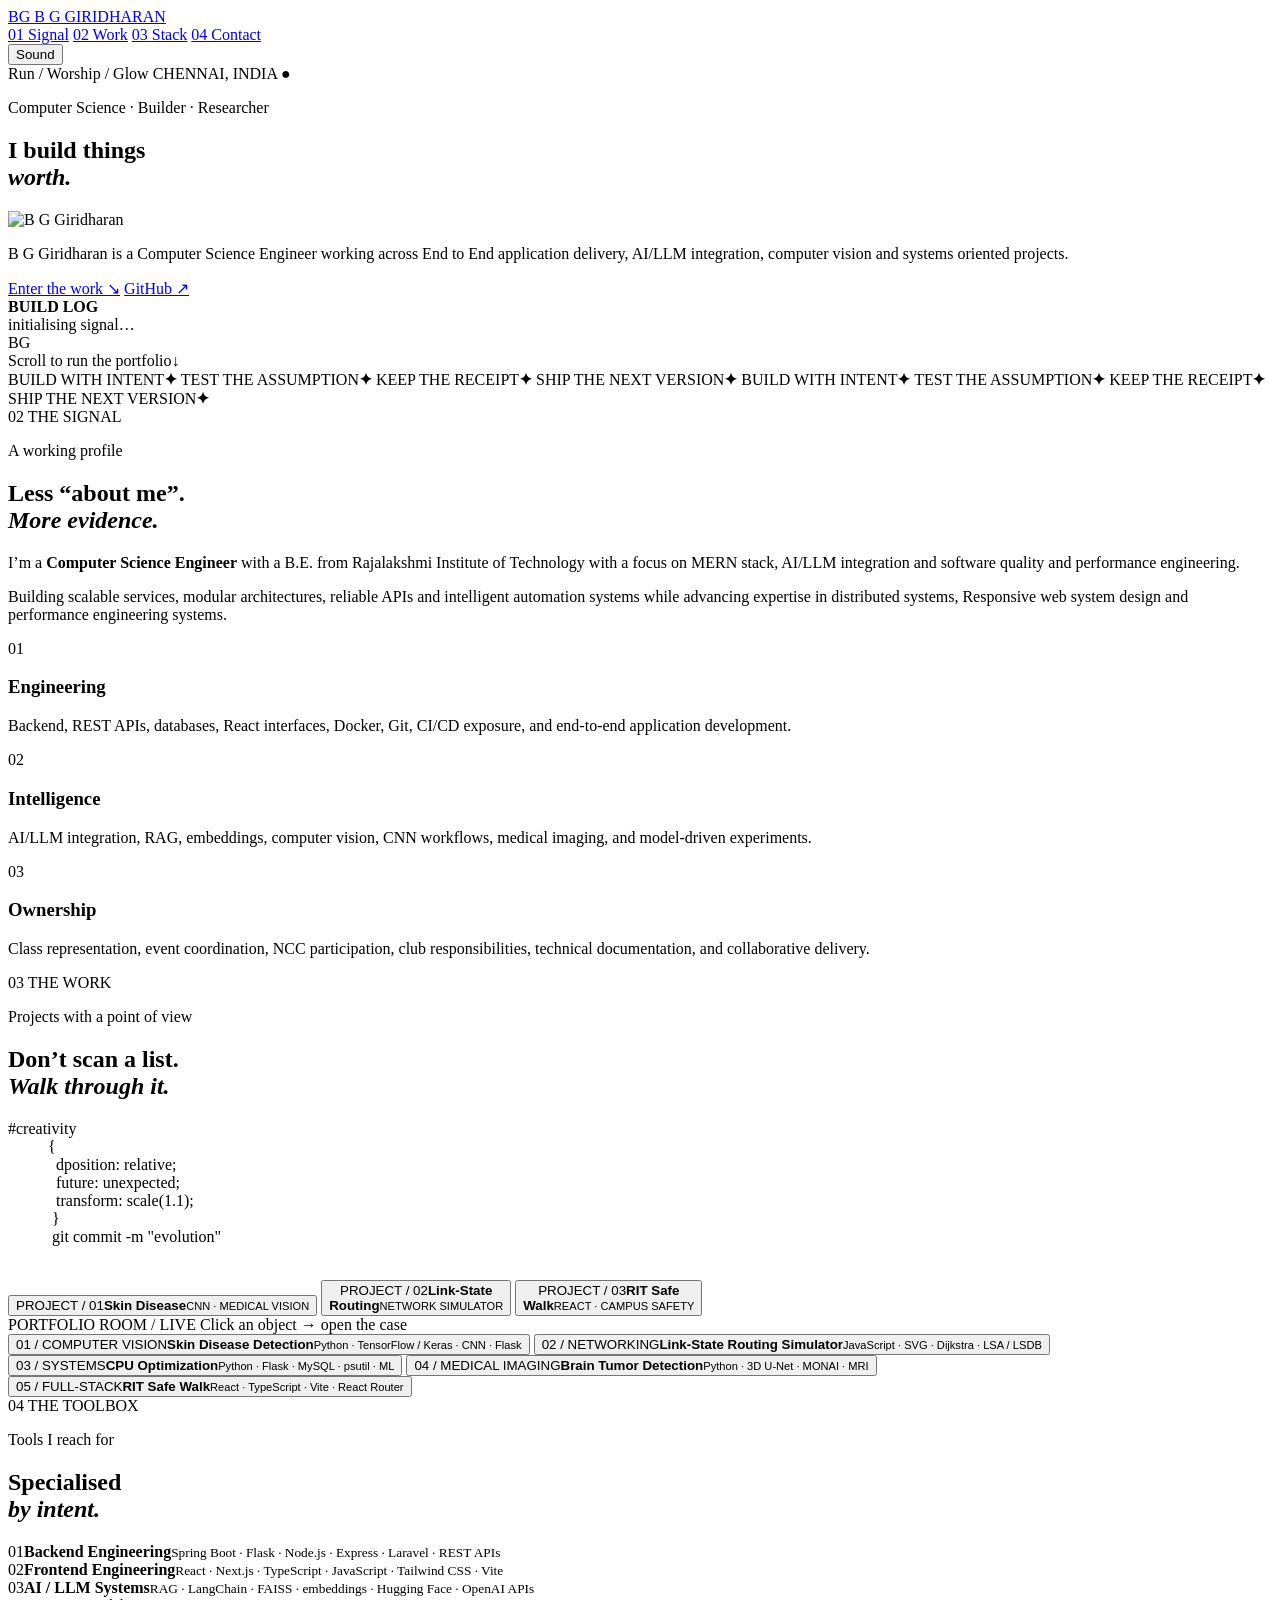
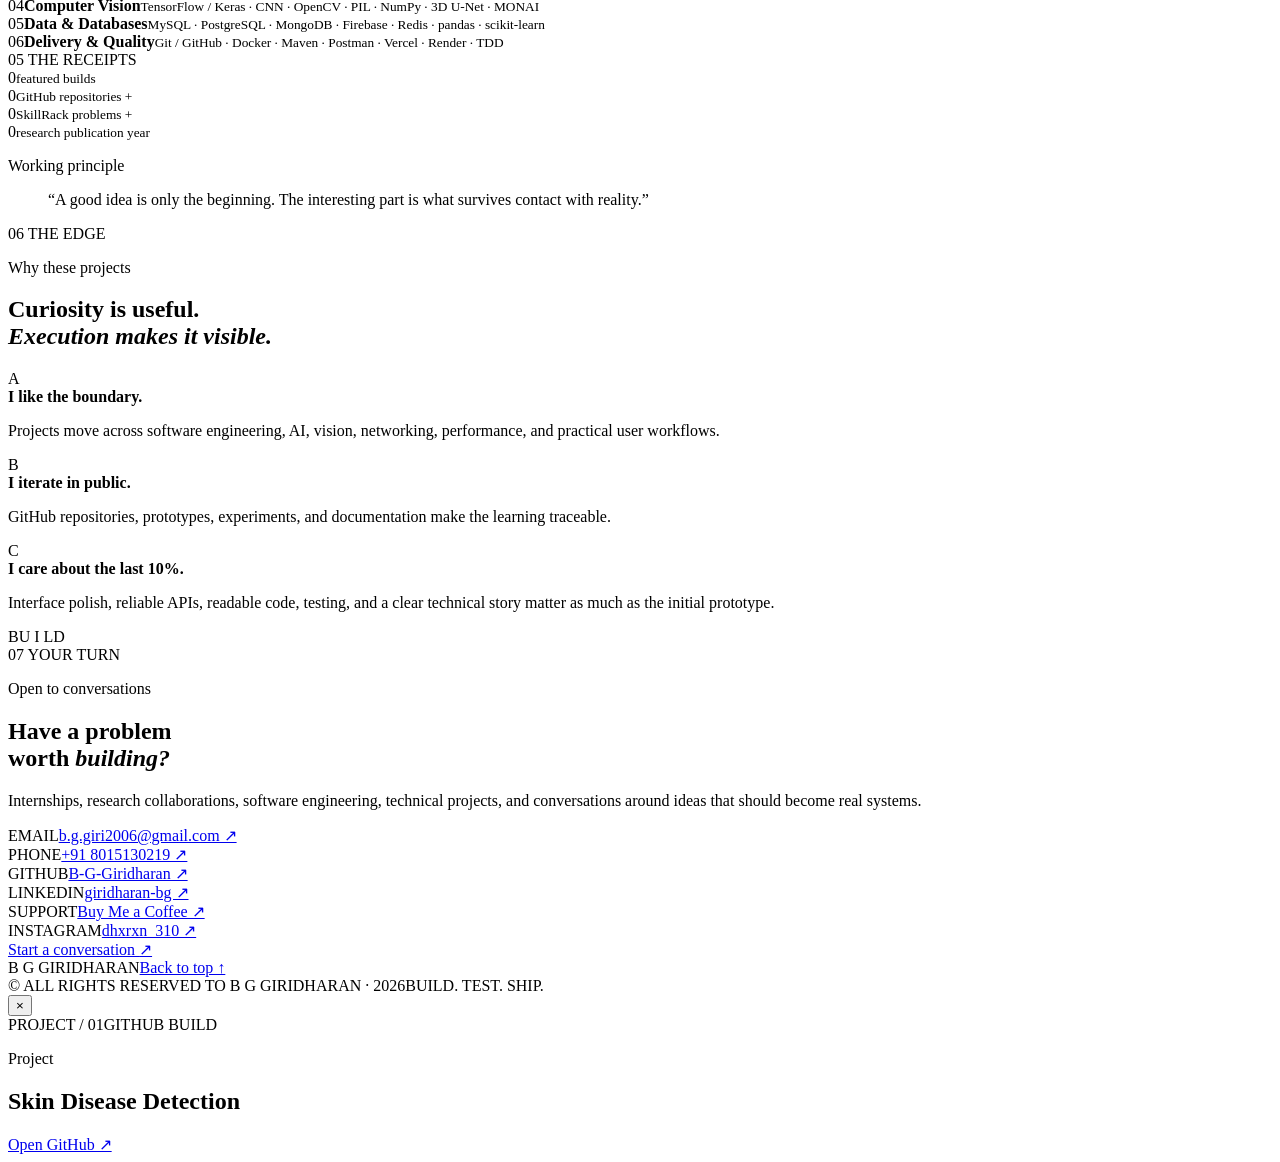
==== public/index.html @ 12c5920b "feat: initial commit for portfolio" ====
<!doctype html>
<html lang="en">
<head>
  <meta charset="utf-8">
  <meta name="viewport" content="width=device-width, initial-scale=1">
  <meta name="theme-color" content="#0a0a0a">
  <meta name="description" content="B G Giridharan — Computer Science and Engineering student, backend and full-stack engineer, AI/LLM builder and systems enthusiast.">
  <title>B G Giridharan — Build. Test. Ship.</title>
  <link rel="preconnect" href="https://fonts.googleapis.com">
  <link rel="preconnect" href="https://fonts.gstatic.com" crossorigin>
  <link href="https://fonts.googleapis.com/css2?family=DM+Mono:wght@400;500&family=Inter:wght@400;500;600;700;800;900&display=swap" rel="stylesheet">
  <link rel="stylesheet" href="/styles.css">
</head>
<body>
  <div class="noise" aria-hidden="true"></div>
  <div class="cursor-glow" aria-hidden="true"></div>
  <div class="progress"><span id="progressBar"></span></div>

  <header class="site-header" id="top">
    <a class="brand" href="#top" aria-label="Back to top">
      <span class="brand-mark">BG</span>
      <span class="brand-text">B G GIRIDHARAN</span>
    </a>
    <nav class="main-nav" aria-label="Primary">
      <a href="#signal"><span>01</span> Signal</a>
      <a href="#work"><span>02</span> Work</a>
      <a href="#stack"><span>03</span> Stack</a>
      <a href="#contact"><span>04</span> Contact</a>
    </nav>
    <button class="sound-toggle" id="soundToggle" type="button" aria-pressed="false"><i></i><span>Sound</span></button>
  </header>

  <main>
    <section class="hero section-dark" id="hero">
      <div class="hero-meta mono">
        <span>Run / Worship / Glow </span>
        <span>CHENNAI, INDIA <b>●</b></span>
      </div>
      <div class="hero-grid"></div>
      <div class="hero-copy">
        <p class="eyebrow reveal">Computer Science · Builder · Researcher</p>
        <h1 class="reveal hero-title">I build things<br><em>worth.</em></h1>
        <img class="hero-photo" id="heroPhoto" alt="B G Giridharan" aria-label="B G Giridharan">
        <p class="hero-deck reveal">B G Giridharan is a Computer Science Engineer working across End to End application delivery, AI/LLM integration, computer vision and systems oriented projects.</p>
        <div class="hero-actions reveal">
          <a class="btn btn-accent magnetic" href="#work">Enter the work <span>↘</span></a>
          <a class="text-link" href="https://github.com/B-G-Giridharan" target="_blank" rel="noreferrer">GitHub ↗</a>
        </div>
      </div>

      <div class="hero-orbit" aria-hidden="true">
        <div class="orbit orbit-1"></div>
        <div class="orbit orbit-2"></div>
        <div class="orbital-note mono"><b>BUILD LOG</b><br><span id="buildLog">initialising signal…</span></div>
        <div class="center-chip">BG</div>
      </div>

      <div class="hero-bottom mono"><span>Scroll to run the portfolio</span><span class="scroll-arrow">↓</span></div>
    </section>

    <section class="ticker-section" aria-label="Principles">
      <div class="ticker">
        <div class="ticker-track">
          <span>BUILD WITH INTENT</span><b>✦</b>
          <span>TEST THE ASSUMPTION</span><b>✦</b>
          <span>KEEP THE RECEIPT</span><b>✦</b>
          <span>SHIP THE NEXT VERSION</span><b>✦</b>
          <span>BUILD WITH INTENT</span><b>✦</b>
          <span>TEST THE ASSUMPTION</span><b>✦</b>
          <span>KEEP THE RECEIPT</span><b>✦</b>
          <span>SHIP THE NEXT VERSION</span><b>✦</b>
        </div>
      </div>
    </section>

    <section class="section light section-pad" id="signal">
      <div class="section-kicker mono"><span>02</span> THE SIGNAL</div>
      <div class="two-col">
        <div>
          <p class="eyebrow">A working profile</p>
          <h2 class="display reveal">Less “about me”.<br><em>More evidence.</em></h2>
        </div>
        <div class="body-large reveal">
          <p>I’m a <strong>Computer Science Engineer</strong> with a B.E. from Rajalakshmi Institute of Technology with a focus on MERN stack, AI/LLM integration and software quality and performance engineering.</p>
          <p>Building scalable services, modular architectures, reliable APIs and intelligent automation systems while advancing expertise in distributed systems, Responsive web system design and performance engineering systems.</p>
        </div>
      </div>

      <div class="proof-grid">
        <article class="proof-card reveal"><span class="proof-no mono">01</span><h3>Engineering</h3><p>Backend, REST APIs, databases, React interfaces, Docker, Git, CI/CD exposure, and end-to-end application development.</p></article>
        <article class="proof-card reveal"><span class="proof-no mono">02</span><h3>Intelligence</h3><p>AI/LLM integration, RAG, embeddings, computer vision, CNN workflows, medical imaging, and model-driven experiments.</p></article>
        <article class="proof-card reveal"><span class="proof-no mono">03</span><h3>Ownership</h3><p>Class representation, event coordination, NCC participation, club responsibilities, technical documentation, and collaborative delivery.</p></article>
      </div>
    </section>

    <section class="section dark section-pad" id="work">
      <div class="section-kicker mono light-text"><span>03</span> THE WORK</div>
      <div class="work-head">
        <div>
          <p class="eyebrow">Projects with a point of view</p>
          <h2 class="display display-inverse reveal">Don’t scan a list.<br><em>Walk through it.</em></h2>
        </div>
        <p class="section-intro reveal" style="white-space: pre-wrap;">#creativity 
          { 
            dposition: relative;
            future: unexpected;
            transform: scale(1.1);
           }
           git commit -m "evolution"
        </p>
        </div>

      <div class="room-shell reveal">
        <div class="room-stage" id="roomStage">
          <div class="room-floor"></div>
          <div class="room-wall wall-back"></div>
          <div class="room-wall wall-side"></div>
          <div class="room-light"></div>

          <button class="room-object obj-1 project-object" data-project="skin" aria-label="Open Skin Disease Detection project">
            <span class="object-label mono">PROJECT / 01</span><strong>Skin Disease</strong><small>CNN · MEDICAL VISION</small>
          </button>

          <button class="room-object obj-2 project-object" data-project="routing" aria-label="Open Link-State Routing Simulator project">
            <span class="object-label mono">PROJECT / 02</span><strong>Link-State<br>Routing</strong><small>NETWORK SIMULATOR</small>
          </button>

          <button class="room-object obj-3 project-object" data-project="safe" aria-label="Open RIT Safe Walk project">
            <span class="object-label mono">PROJECT / 03</span><strong>RIT Safe<br>Walk</strong><small>REACT · CAMPUS SAFETY</small>
          </button>

          <div class="room-console">
            <span class="mono">PORTFOLIO ROOM / LIVE</span>
            <span>Click an object → open the case</span>
          </div>
        </div>
      </div>

      <div class="project-dock">
        <button class="dock-card project-object" data-project="skin"><span class="mono">01 / COMPUTER VISION</span><strong>Skin Disease Detection</strong><small>Python · TensorFlow / Keras · CNN · Flask</small></button>
        <button class="dock-card project-object" data-project="routing"><span class="mono">02 / NETWORKING</span><strong>Link-State Routing Simulator</strong><small>JavaScript · SVG · Dijkstra · LSA / LSDB</small></button>
        <button class="dock-card project-object" data-project="cpu"><span class="mono">03 / SYSTEMS</span><strong>CPU Optimization</strong><small>Python · Flask · MySQL · psutil · ML</small></button>
        <button class="dock-card project-object" data-project="brain"><span class="mono">04 / MEDICAL IMAGING</span><strong>Brain Tumor Detection</strong><small>Python · 3D U-Net · MONAI · MRI</small></button>
        <button class="dock-card project-object" data-project="safe"><span class="mono">05 / FULL-STACK</span><strong>RIT Safe Walk</strong><small>React · TypeScript · Vite · React Router</small></button>
      </div>
    </section>

    <section class="section lime-section section-pad" id="stack">
      <div class="section-kicker mono"><span>04</span> THE TOOLBOX</div>
      <div class="stack-layout">
        <div><p class="eyebrow">Tools I reach for</p><h2 class="display reveal">Specialised<br><em>by intent.</em></h2></div>
        <div class="stack-list reveal">
          <div><span class="mono">01</span><strong>Backend Engineering</strong><small>Spring Boot · Flask · Node.js · Express · Laravel · REST APIs</small></div>
          <div><span class="mono">02</span><strong>Frontend Engineering</strong><small>React · Next.js · TypeScript · JavaScript · Tailwind CSS · Vite</small></div>
          <div><span class="mono">03</span><strong>AI / LLM Systems</strong><small>RAG · LangChain · FAISS · embeddings · Hugging Face · OpenAI APIs</small></div>
          <div><span class="mono">04</span><strong>Computer Vision</strong><small>TensorFlow / Keras · CNN · OpenCV · PIL · NumPy · 3D U-Net · MONAI</small></div>
          <div><span class="mono">05</span><strong>Data & Databases</strong><small>MySQL · PostgreSQL · MongoDB · Firebase · Redis · pandas · scikit-learn</small></div>
          <div><span class="mono">06</span><strong>Delivery & Quality</strong><small>Git / GitHub · Docker · Maven · Postman · Vercel · Render · TDD</small></div>
        </div>
      </div>
    </section>

    <section class="section light section-pad impact">
      <div class="section-kicker mono"><span>05</span> THE RECEIPTS</div>
      <div class="stats-row">
        <div class="stat reveal"><span class="stat-number" data-target="10">0</span><small>featured builds</small></div>
        <div class="stat reveal"><span class="stat-number" data-target="26">0</span><small>GitHub repositories +</small></div>
        <div class="stat reveal"><span class="stat-number" data-target="1002">0</span><small>SkillRack problems +</small></div>
        <div class="stat reveal"><span class="stat-number" data-target="2026">0</span><small>research publication year</small></div>
      </div>

      <div class="manifesto reveal">
        <p class="eyebrow">Working principle</p>
        <blockquote>“A good idea is only the beginning. The interesting part is what survives contact with reality.”</blockquote>
      </div>
    </section>

    <section class="section dark section-pad edge-section">
      <div class="section-kicker mono light-text"><span>06</span> THE EDGE</div>
      <div class="edge-grid">
        <div class="edge-title"><p class="eyebrow">Why these projects</p><h2 class="display display-inverse reveal">Curiosity is useful.<br><em>Execution makes it visible.</em></h2></div>
        <div class="edge-points reveal">
          <div><span class="point-no mono">A</span><div><strong>I like the boundary.</strong><p>Projects move across software engineering, AI, vision, networking, performance, and practical user workflows.</p></div></div>
          <div><span class="point-no mono">B</span><div><strong>I iterate in public.</strong><p>GitHub repositories, prototypes, experiments, and documentation make the learning traceable.</p></div></div>
          <div><span class="point-no mono">C</span><div><strong>I care about the last 10%.</strong><p>Interface polish, reliable APIs, readable code, testing, and a clear technical story matter as much as the initial prototype.</p></div></div>
        </div>
      </div>
      <div class="giant-word" aria-hidden="true">BU I LD</div>
    </section>

    <section class="section contact-section section-pad" id="contact">
      <div class="section-kicker mono"><span>07</span> YOUR TURN</div>
      <div class="contact-grid">
        <div>
          <p class="eyebrow">Open to conversations</p>
          <h2 class="display reveal">Have a problem<br>worth <em>building?</em></h2>
          <p class="section-intro dark-copy reveal">Internships, research collaborations, software engineering, technical projects, and conversations around ideas that should become real systems.</p>
        </div>
        <div class="contact-card reveal">
          <div class="contact-row"><span class="mono">EMAIL</span><a href="mailto:b.g.giri2006@gmail.com">b.g.giri2006@gmail.com ↗</a></div>
          <div class="contact-row"><span class="mono">PHONE</span><a href="tel:+918015130219">+91 8015130219 ↗</a></div>
          <div class="contact-row"><span class="mono">GITHUB</span><a href="https://github.com/B-G-Giridharan" target="_blank" rel="noreferrer">B-G-Giridharan ↗</a></div>
          <div class="contact-row"><span class="mono">LINKEDIN</span><a href="https://www.linkedin.com/in/giridharan-bg/" target="_blank" rel="noreferrer">giridharan-bg ↗</a></div>
          <div class="contact-row"><span class="mono">SUPPORT</span><a href="https://buymeacoffee.com/giridharan_bg" target="_blank" rel="noreferrer">Buy Me a Coffee ↗</a></div>
          <div class="contact-row"><span class="mono">INSTAGRAM</span><a href="https://www.instagram.com/dhxrxn_310/" target="_blank" rel="noreferrer">dhxrxn_310 ↗</a></div>
          <a class="btn btn-dark magnetic" href="mailto:b.g.giri2006@gmail.com?subject=Portfolio%20conversation">Start a conversation <span>↗</span></a>
        </div>
      </div>
    </section>
  </main>

  <footer class="footer dark">
    <div class="footer-top"><span class="brand-text">B G GIRIDHARAN</span><a class="mono" href="#top">Back to top ↑</a></div>
    <div class="footer-bottom mono"><span>© ALL RIGHTS RESERVED TO B G GIRIDHARAN · 2026</span><span>BUILD. TEST. SHIP.</span></div>
  </footer>

  <div class="modal" id="projectModal" aria-hidden="true">
    <div class="modal-backdrop" data-close-modal></div>
    <article class="modal-card">
      <button class="modal-close" type="button" data-close-modal aria-label="Close project">×</button>
      <div class="modal-top mono"><span id="modalIndex">PROJECT / 01</span><span id="modalType">GITHUB BUILD</span></div>
      <p class="eyebrow" id="modalEyebrow">Project</p>
      <h2 id="modalTitle">Skin Disease Detection</h2>
      <p id="modalDescription"></p>
      <div class="modal-tags" id="modalTags"></div>
      <div class="modal-footer"><a id="modalLink" class="btn btn-accent" href="https://github.com/B-G-Giridharan" target="_blank" rel="noreferrer">Open GitHub ↗</a></div>
    </article>
  </div>
  <script src="/script.js"></script>
</body>
</html>
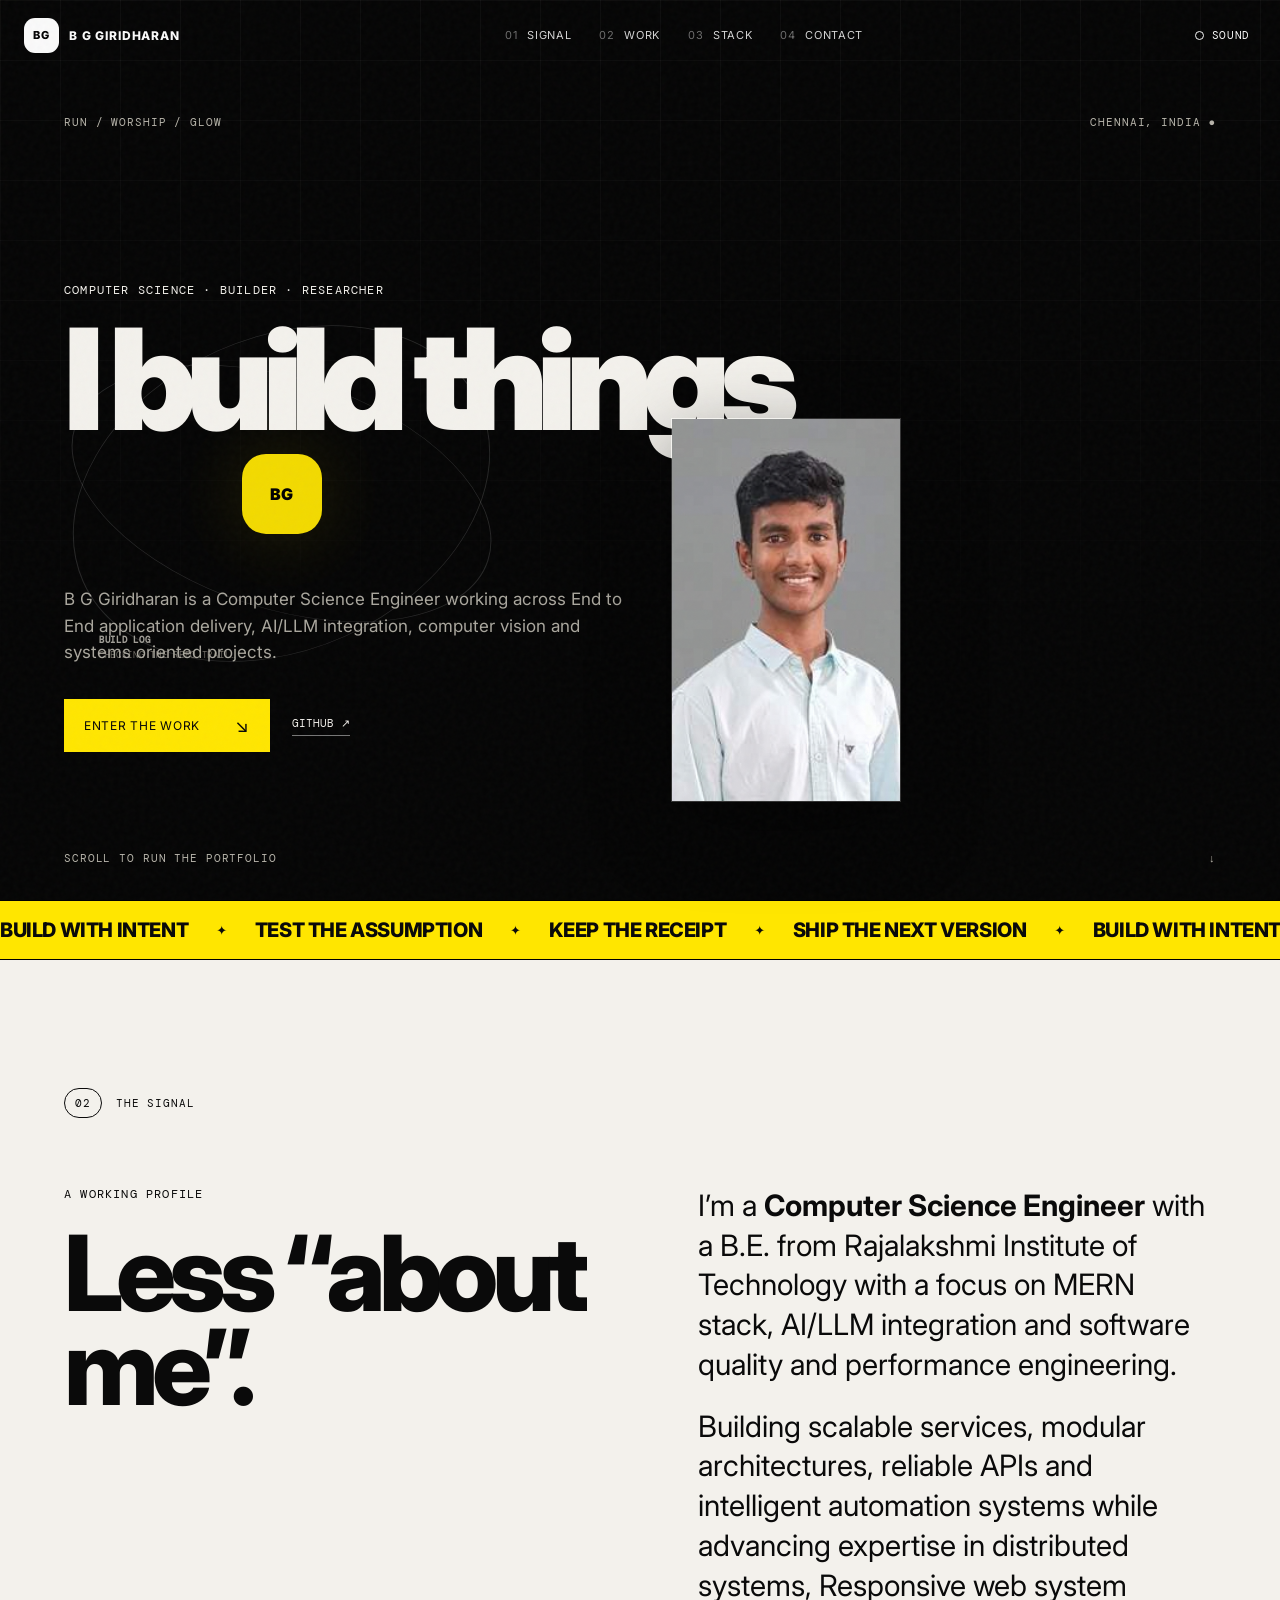
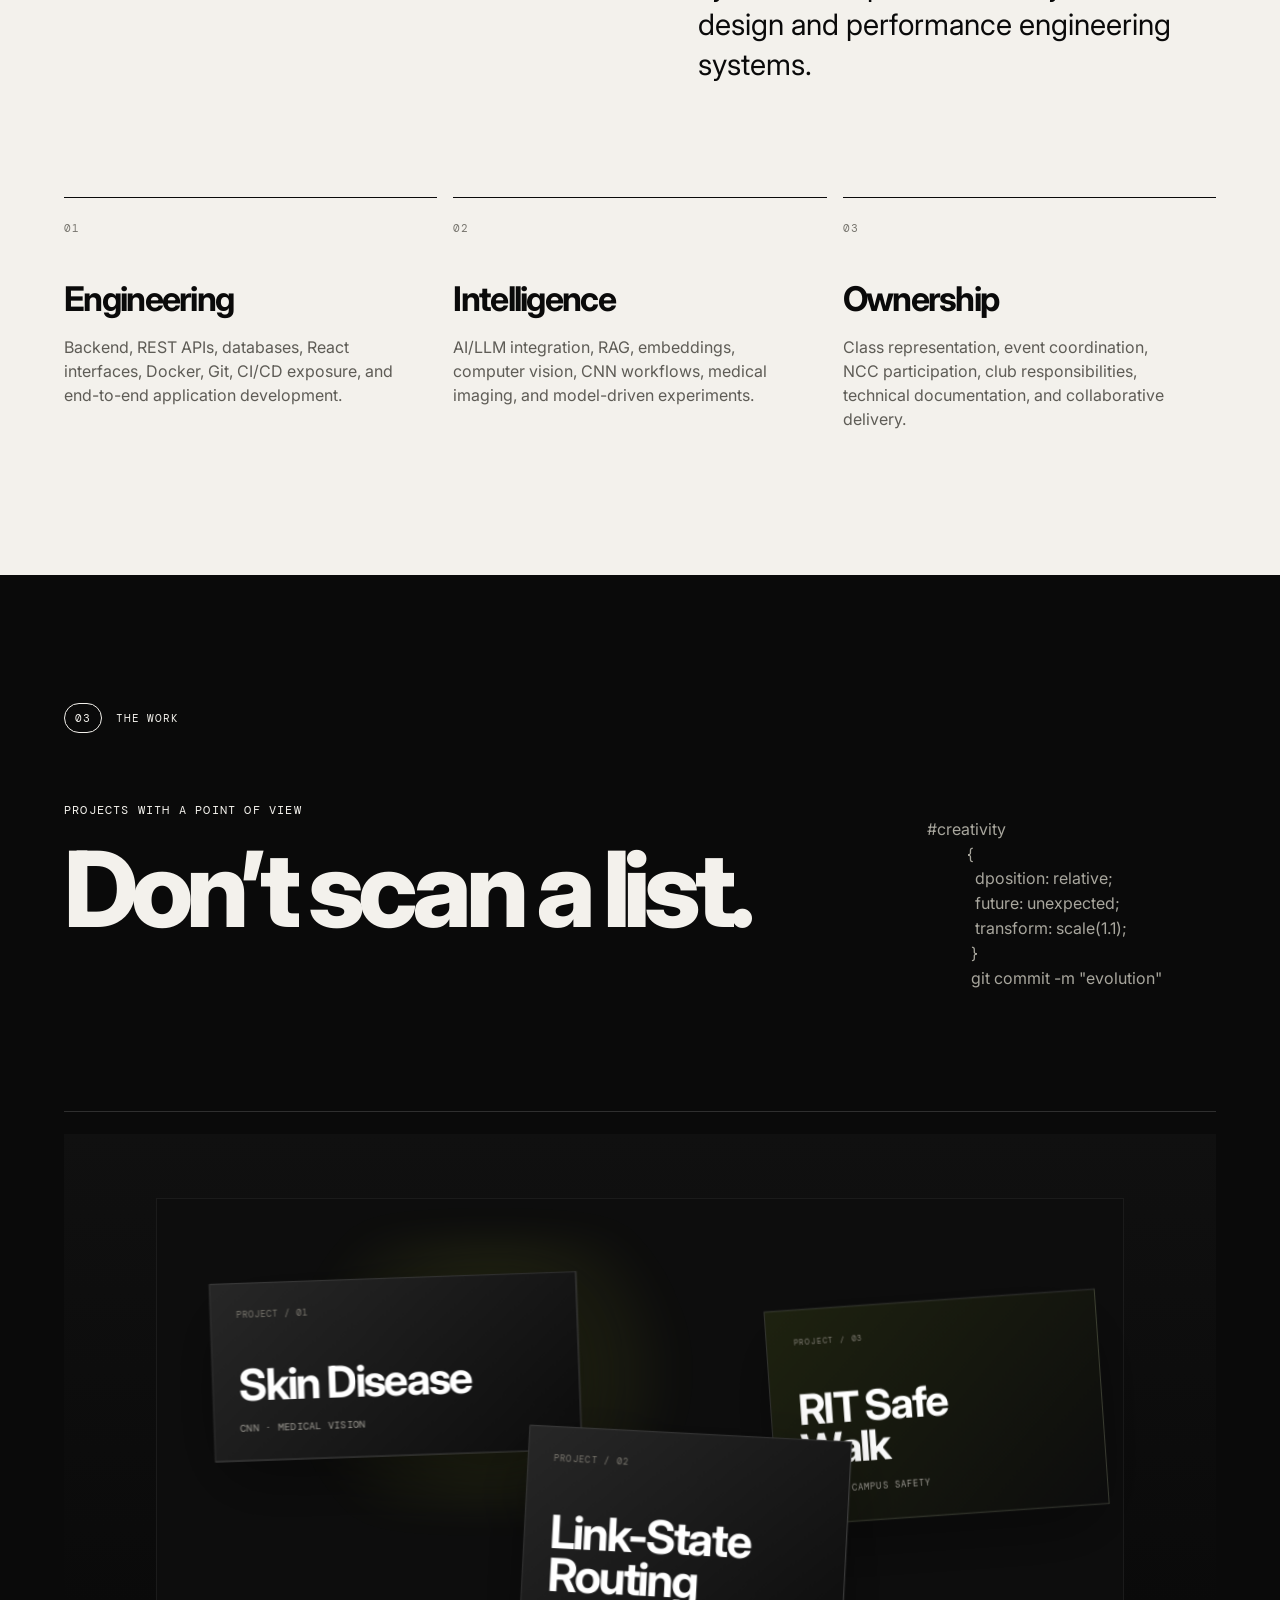
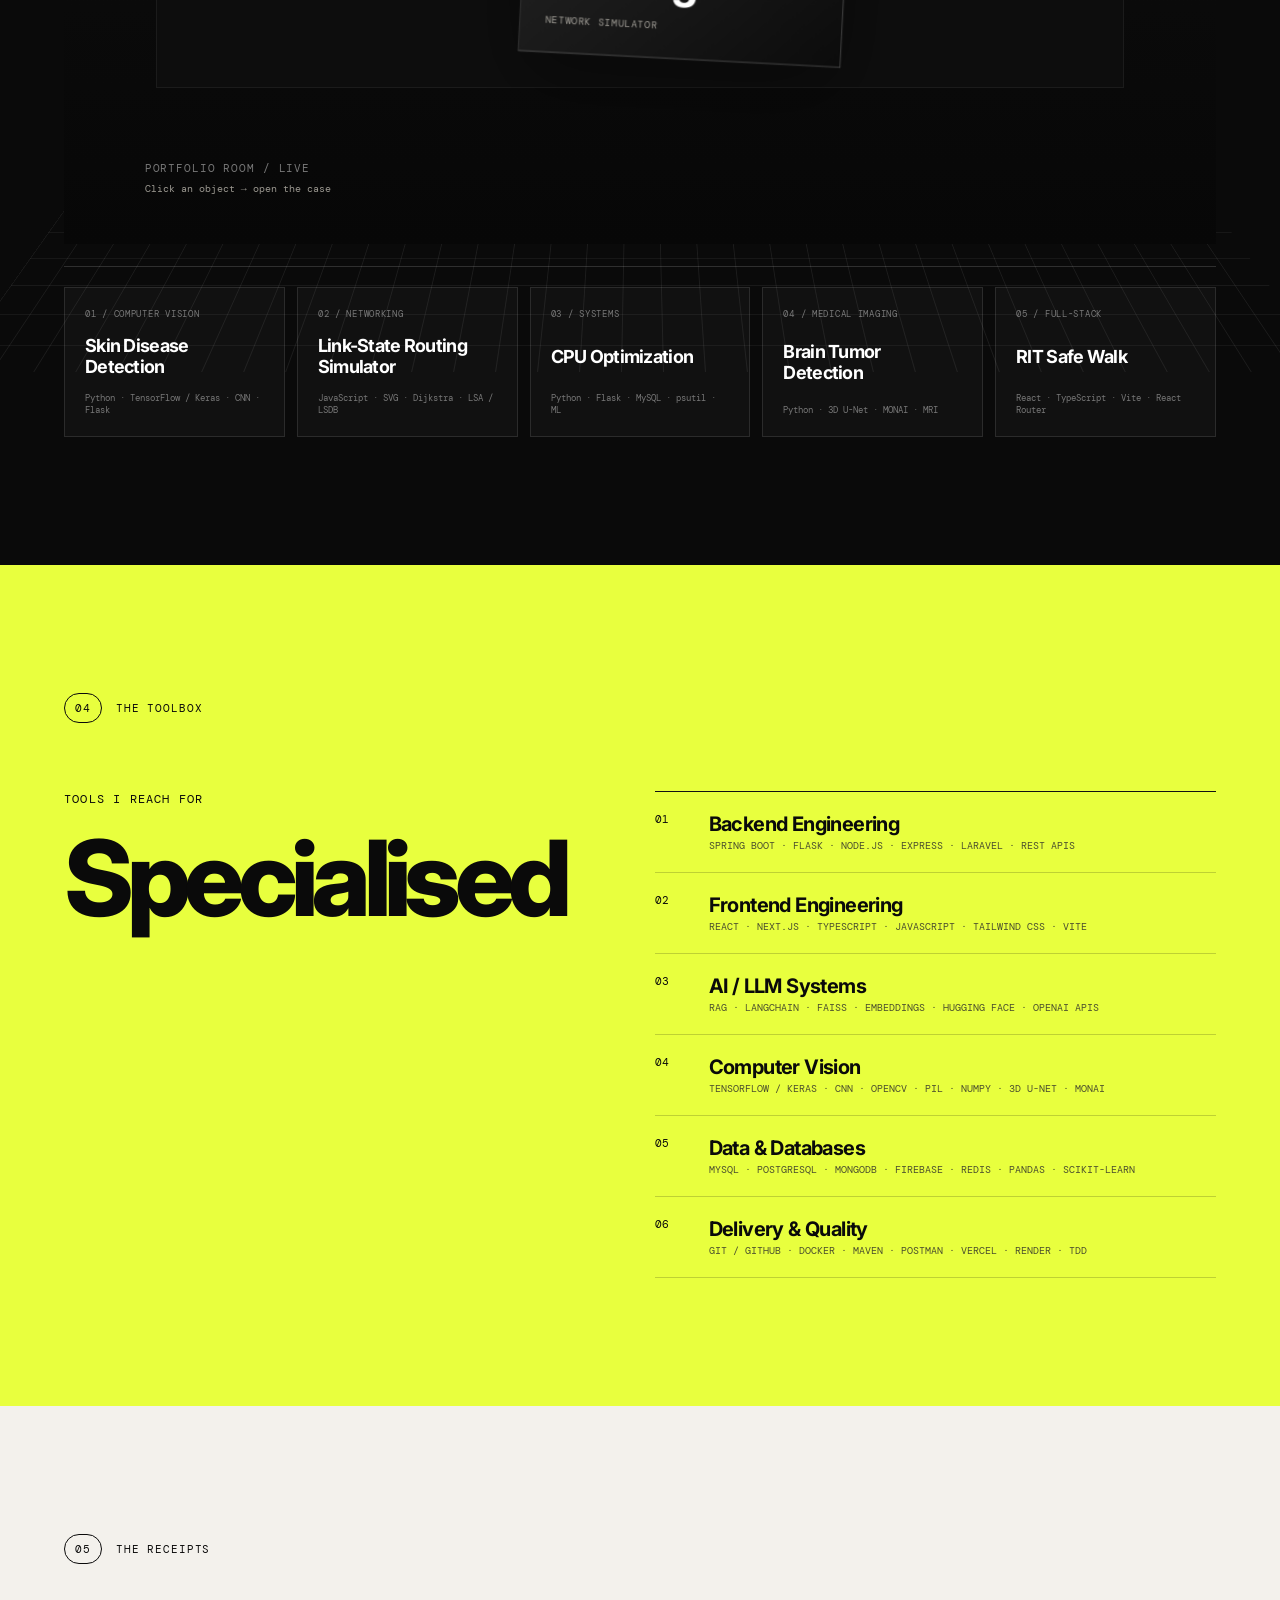
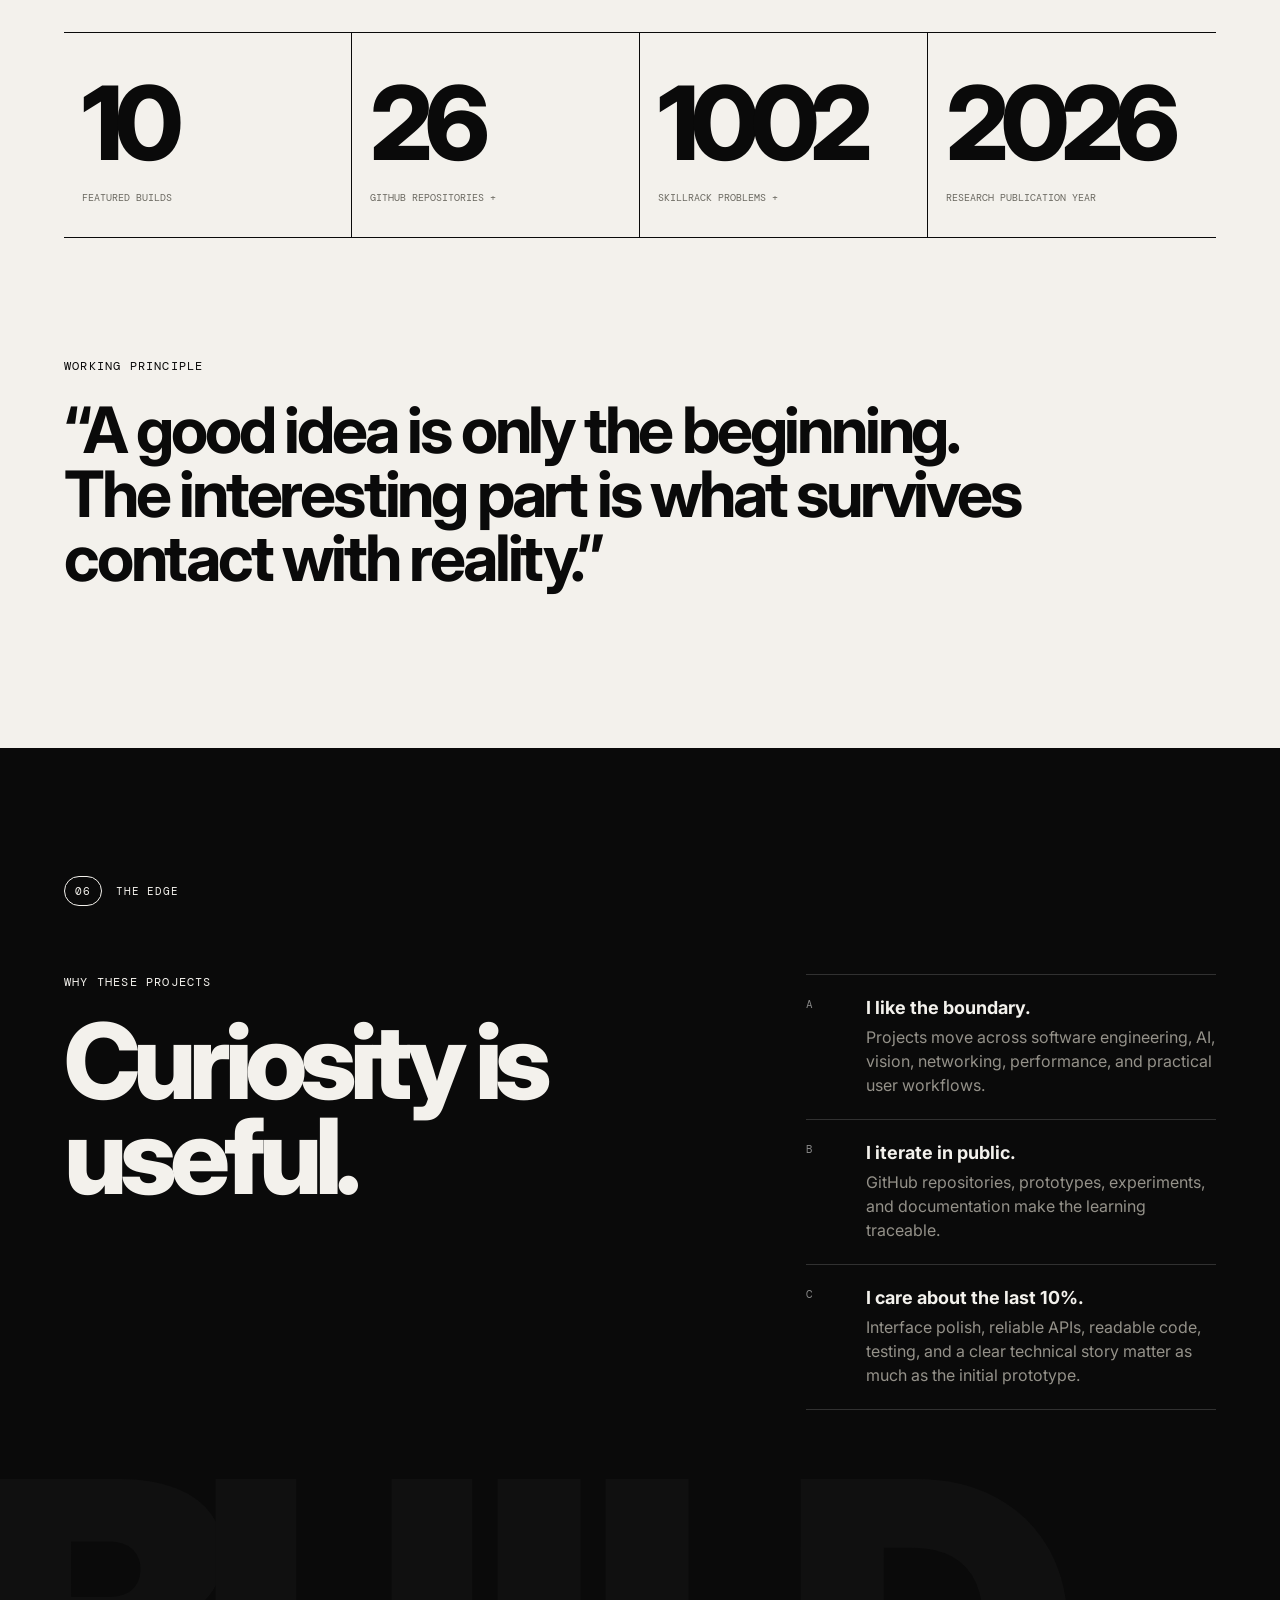
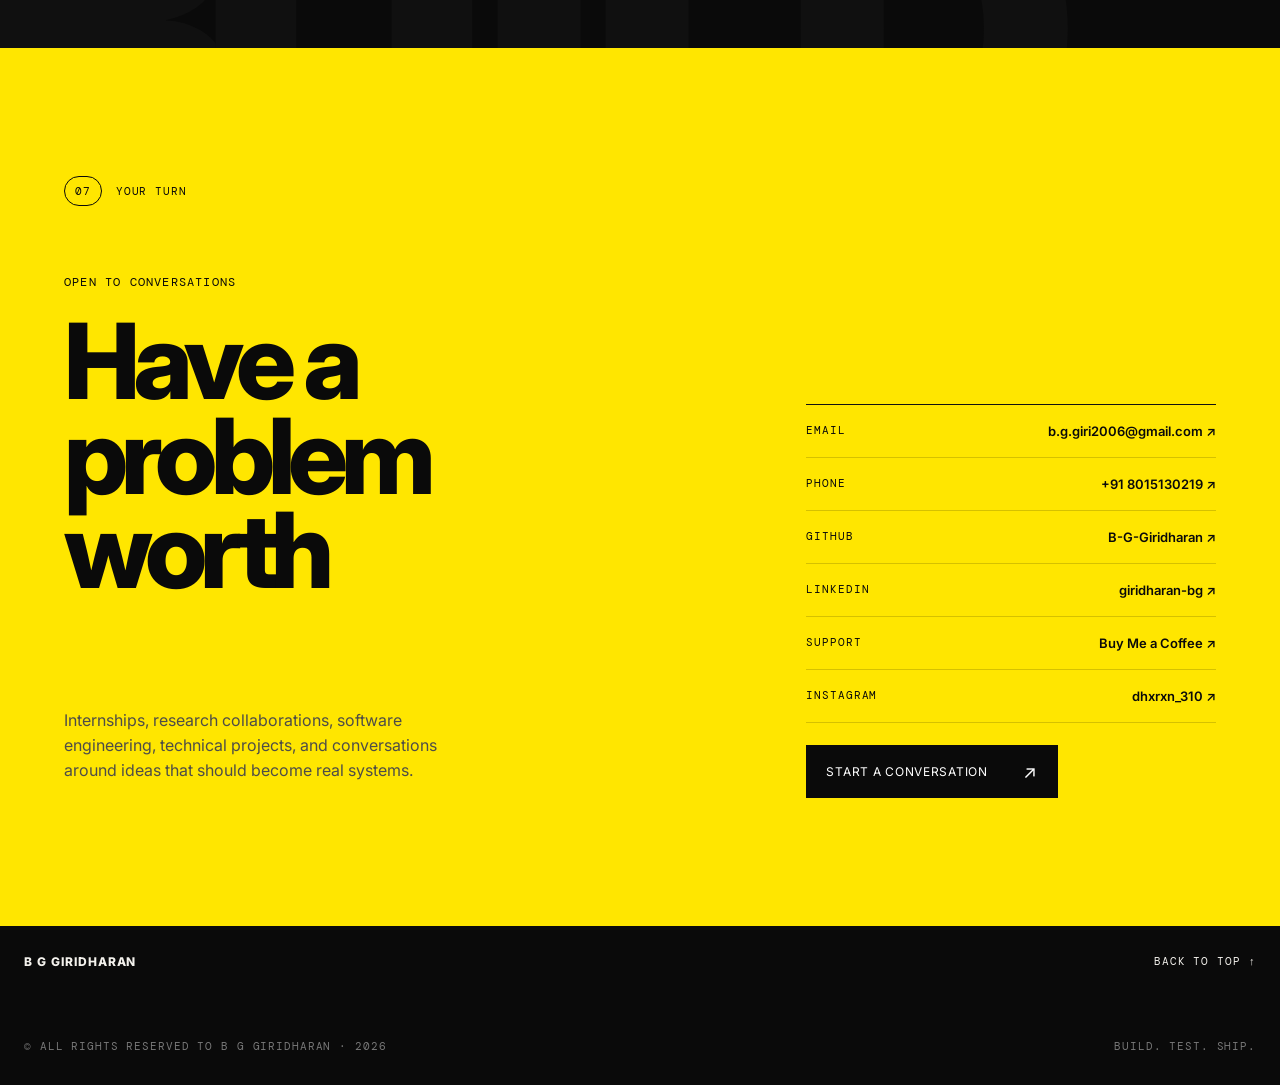
==== commit 0542fdfd: "Add GitHub Pages deployment workflow" ====
--- a/public/index.html
+++ b/public/index.html
@@ -2,14 +2,15 @@
 <html lang="en">
 <head>
   <meta charset="utf-8">
-  <meta name="viewport" content="width=device-width, initial-scale=1">
+  <meta name="viewport" content="width=device-width, initial-scale=1.0">
   <meta name="theme-color" content="#0a0a0a">
-  <meta name="description" content="B G Giridharan — Computer Science and Engineering student, backend and full-stack engineer, AI/LLM builder and systems enthusiast.">
+  <meta name="description" content="B G Giridharan — Computer Science Engineer working across End to End application delivery, AI/LLM integration, computer vision and systems oriented projects.">
   <title>B G Giridharan — Build. Test. Ship.</title>
+  <link rel="icon" type="image/svg+xml" href="favicon.svg">
   <link rel="preconnect" href="https://fonts.googleapis.com">
   <link rel="preconnect" href="https://fonts.gstatic.com" crossorigin>
   <link href="https://fonts.googleapis.com/css2?family=DM+Mono:wght@400;500&family=Inter:wght@400;500;600;700;800;900&display=swap" rel="stylesheet">
-  <link rel="stylesheet" href="/styles.css">
+  <link rel="stylesheet" href="styles.css">
 </head>
 <body>
   <div class="noise" aria-hidden="true"></div>
--- a/public/styles.css
+++ b/public/styles.css
@@ -0,0 +1,71 @@
+:root{--ink:#0a0a0a;--paper:#f3f1ec;--lime:#e8ff3e;--yellow:#ffe600;--muted:#77756e;--line:rgba(10,10,10,.16);--white:#fff;--mono:"DM Mono",monospace;--sans:"Inter",system-ui,sans-serif}
+*{box-sizing:border-box}html{scroll-behavior:smooth}body{margin:0;background:var(--paper);color:var(--ink);font-family:var(--sans);overflow-x:hidden}a{color:inherit;text-decoration:none}button{font:inherit}
+.noise{position:fixed;inset:0;pointer-events:none;z-index:50;opacity:.055;background-image:url("data:image/svg+xml,%3Csvg viewBox='0 0 180 180' xmlns='http://www.w3.org/2000/svg'%3E%3Cfilter id='n'%3E%3CfeTurbulence type='fractalNoise' baseFrequency='.95' numOctaves='4' stitchTiles='stitch'/%3E%3C/filter%3E%3Crect width='100%25' height='100%25' filter='url(%23n)' opacity='.55'/%3E%3C/svg%3E")}
+.cursor-glow{position:fixed;left:0;top:0;width:280px;height:280px;border-radius:50%;pointer-events:none;z-index:40;transform:translate(-50%,-50%);background:radial-gradient(circle,rgba(232,255,62,.13),transparent 65%);mix-blend-mode:multiply;transition:opacity .3s}
+.progress{position:fixed;left:0;top:0;right:0;height:3px;z-index:100;background:transparent}.progress span{display:block;height:100%;width:0;background:var(--yellow)}
+.site-header{position:fixed;left:0;right:0;top:0;height:70px;padding:0 24px;display:flex;justify-content:space-between;align-items:center;z-index:90;mix-blend-mode:difference;color:#fff}.brand{display:flex;align-items:center;gap:10px;font-weight:800;font-size:12px;letter-spacing:.07em}.brand-mark{display:grid;place-items:center;width:35px;height:35px;background:#fff;color:#000;border-radius:11px;font-size:11px}.main-nav{display:flex;gap:28px}.main-nav a{font-size:11px;text-transform:uppercase;letter-spacing:.06em;opacity:.85;transition:opacity .2s}.main-nav a:hover{opacity:1}.main-nav span{opacity:.5;margin-right:6px}.sound-toggle{border:0;background:none;color:inherit;display:flex;align-items:center;gap:8px;text-transform:uppercase;font:11px var(--mono);letter-spacing:.06em;cursor:pointer}.sound-toggle i{width:9px;height:9px;border:1px solid currentColor;border-radius:50%;display:inline-block}.sound-toggle.on i{background:var(--yellow)}
+.mono{font-family:var(--mono);font-size:11px;letter-spacing:.08em;text-transform:uppercase}.dark{background:var(--ink);color:var(--paper)}.light{background:var(--paper)}.section{position:relative;overflow:hidden}.section-pad{padding:clamp(80px,10vw,150px) clamp(22px,5vw,80px)}.section-kicker{display:flex;align-items:center;gap:14px;color:var(--ink);margin-bottom:68px}.section-kicker span{padding:7px 10px;border:1px solid currentColor;border-radius:999px}.light-text{color:var(--paper)}
+.eyebrow{font-family:var(--mono);font-size:12px;text-transform:uppercase;letter-spacing:.1em;margin:0 0 24px}.display{font-size:clamp(56px,8.2vw,128px);line-height:.9;letter-spacing:-.065em;margin:0;font-weight:800}.display em,.hero-title em{font-style:normal;-webkit-text-stroke:1.5px currentColor;color:transparent}.display-inverse{color:var(--paper)}.section-intro{max-width:390px;font-size:16px;line-height:1.55;color:#a8a69d}.dark-copy{color:#4e4d48}.body-large{font-size:clamp(20px,2.3vw,31px);line-height:1.35;max-width:670px}.body-large p{margin:0 0 22px}
+.hero{min-height:100svh;background:#050505;color:var(--paper);padding:115px clamp(22px,5vw,80px) 35px;display:flex;flex-direction:column;justify-content:space-between}.hero-meta,.hero-bottom{display:flex;justify-content:space-between;color:#b7b4aa}.hero-grid{position:absolute;inset:0;background-image:linear-gradient(rgba(255,255,255,.035) 1px,transparent 1px),linear-gradient(90deg,rgba(255,255,255,.035) 1px,transparent 1px);background-size:60px 60px;mask-image:linear-gradient(to bottom,black,transparent 88%);pointer-events:none}.hero-copy{position:relative;z-index:2;max-width:920px;margin:9vh 0 3vh}.hero-title{font-size:clamp(68px,11vw,180px);line-height:.82;letter-spacing:-.075em;margin:0 0 34px;font-weight:900}.hero-photo{position:absolute;right:clamp(4%,8vw,9%);top:29%;width:clamp(210px,18vw,280px);height:clamp(300px,30vw,390px);object-fit:cover;object-position:center top;border:1px solid rgba(255,255,255,.18);box-shadow:0 24px 80px rgba(0,0,0,.45);z-index:3;opacity:0;transition:opacity .45s ease}.hero-photo.is-loaded{opacity:1}.hero-deck{max-width:580px;font-size:17px;line-height:1.55;color:#aaa79e}.hero-actions{display:flex;align-items:center;gap:22px;margin-top:34px}.btn{display:inline-flex;align-items:center;justify-content:space-between;gap:35px;padding:15px 19px;border:1px solid var(--ink);font-size:12px;text-transform:uppercase;letter-spacing:.06em;transition:transform .3s,background .3s,color .3s}.btn span{font-size:18px;transition:transform .3s}.btn:hover{transform:translateY(-3px)}.btn:hover span{transform:translate(3px,-3px)}.btn-accent{background:var(--yellow);border-color:var(--yellow);color:#070707}.btn-dark{background:var(--ink);border-color:var(--ink);color:#fff}.text-link{font-family:var(--mono);font-size:11px;text-transform:uppercase;border-bottom:1px solid rgba(255,255,255,.45);padding-bottom:5px}.hero-orbit{position:absolute;right:clamp(5%,12vw);top:50%;width:min(34vw,470px);aspect-ratio:1;transform:translateY(-40%);opacity:.95}.orbit{position:absolute;inset:0;border:1px solid rgba(255,255,255,.14);border-radius:50%}.orbit-1{transform:rotate(18deg) scaleY(.53)}.orbit-2{transform:rotate(-24deg) scaleY(.72)}.center-chip{position:absolute;left:50%;top:50%;transform:translate(-50%,-50%);width:80px;height:80px;border-radius:24px;background:var(--yellow);color:#000;display:grid;place-items:center;font-weight:900;box-shadow:0 0 80px rgba(255,230,0,.14)}.orbital-note{position:absolute;left:8%;bottom:11%;font-size:9px;color:#77736b;line-height:1.7}.orbital-note b{color:#aaa79f}.ticker-section{background:var(--yellow);border-top:1px solid #000;border-bottom:1px solid #000;overflow:hidden}.ticker{white-space:nowrap;overflow:hidden}.ticker-track{display:inline-flex;align-items:center;gap:28px;min-width:100%;padding:17px 0;font-weight:800;font-size:20px;letter-spacing:-.02em;animation:marquee 24s linear infinite}.ticker-track b{font-size:13px}@keyframes marquee{to{transform:translateX(-50%)}}
+.two-col{display:grid;grid-template-columns:1fr 1fr;gap:9vw;align-items:start}.proof-grid{display:grid;grid-template-columns:repeat(3,1fr);gap:16px;margin-top:90px}.proof-card{border-top:1px solid var(--ink);padding-top:18px;min-height:205px}.proof-no{color:var(--muted)}.proof-card h3{font-size:34px;letter-spacing:-.05em;margin:42px 0 10px}.proof-card p{max-width:340px;line-height:1.5;color:#5e5c56}
+.work-head{display:grid;grid-template-columns:1.45fr .55fr;gap:8vw;align-items:end}.room-shell{margin-top:80px;border-top:1px solid rgba(255,255,255,.15);border-bottom:1px solid rgba(255,255,255,.15);padding:22px 0}.room-stage{height:min(70vw,710px);min-height:520px;position:relative;perspective:1100px;transform-style:preserve-3d;background:linear-gradient(180deg,#101010,#070707)}.room-floor{position:absolute;left:-10%;right:-10%;bottom:-18%;height:64%;transform:rotateX(66deg);transform-origin:bottom;background:linear-gradient(rgba(255,255,255,.07) 1px,transparent 1px),linear-gradient(90deg,rgba(255,255,255,.07) 1px,transparent 1px);background-size:42px 42px}.room-wall{position:absolute;background:#0d0d0d;border:1px solid rgba(255,255,255,.06)}.wall-back{left:8%;right:8%;top:9%;height:69%}.wall-side{width:20%;right:8%;top:9%;height:69%;transform-origin:right center;transform:perspective(500px) rotateY(-24deg)}.room-light{position:absolute;left:15%;top:14%;width:44%;height:39%;background:radial-gradient(circle,rgba(232,255,62,.15),transparent 67%);filter:blur(16px)}.room-console{position:absolute;left:7%;bottom:7%;display:flex;flex-direction:column;gap:7px;font-family:var(--mono);font-size:10px;color:#777;z-index:4}.room-console span:last-child{color:#9b9890}.room-object{position:absolute;z-index:5;cursor:pointer;border:1px solid rgba(255,255,255,.15);background:linear-gradient(140deg,#272727,#0c0c0c);color:#fff;text-align:left;box-shadow:0 24px 70px rgba(0,0,0,.4);transition:transform .5s cubic-bezier(.2,.9,.2,1),border-color .3s,box-shadow .3s}.room-object:hover{border-color:var(--yellow);box-shadow:0 28px 90px rgba(0,0,0,.55),0 0 50px rgba(232,255,62,.09)}.room-object .object-label{display:block;font-size:8px;color:#807d74;margin-bottom:42px}.room-object strong{display:block;font-size:clamp(24px,3.2vw,47px);line-height:.93;letter-spacing:-.05em}.room-object small{display:block;margin-top:16px;font:9px var(--mono);letter-spacing:.1em;color:#a4a19a}.obj-1{left:15%;top:22%;width:30%;padding:24px;transform:translateZ(65px) rotateZ(-2deg)}.obj-2{left:41%;top:43%;width:25%;padding:22px;transform:translateZ(120px) rotateZ(3deg)}.obj-3{right:11%;top:24%;width:28%;padding:26px;transform:translateZ(30px) rotateZ(-4deg);background:linear-gradient(135deg,#1e2210,#0d0d0d)}.obj-1:hover{transform:translateY(-14px) translateZ(110px) rotateZ(-2deg)}.obj-2:hover{transform:translateY(-14px) translateZ(165px) rotateZ(3deg)}.obj-3:hover{transform:translateY(-14px) translateZ(80px) rotateZ(-4deg)}
+.project-dock{display:grid;grid-template-columns:repeat(5,1fr);gap:12px;margin-top:20px}.dock-card{background:#111;border:1px solid #2b2b2b;color:#fff;text-align:left;padding:20px;cursor:pointer;min-height:150px;display:flex;flex-direction:column;justify-content:space-between;transition:background .25s,border .25s,transform .25s}.dock-card:hover{background:#171717;border-color:#5e5e5e;transform:translateY(-4px)}.dock-card span,.dock-card small{font:9px var(--mono);color:#777}.dock-card strong{font-size:18px;letter-spacing:-.04em}.lime-section{background:var(--lime)}.stack-layout{display:grid;grid-template-columns:.8fr 1.2fr;gap:7vw}.stack-list{border-top:1px solid #111}.stack-list>div{display:grid;grid-template-columns:42px 1fr;grid-template-rows:auto auto;gap:3px 12px;padding:20px 0;border-bottom:1px solid rgba(0,0,0,.18);transition:padding-left .25s}.stack-list>div:hover{padding-left:12px}.stack-list span{grid-row:1 / 3}.stack-list strong{font-size:20px;letter-spacing:-.03em}.stack-list small{font:10px var(--mono);text-transform:uppercase;color:#4b4f2e}
+.stats-row{display:grid;grid-template-columns:repeat(4,1fr);border-top:1px solid var(--ink);border-bottom:1px solid var(--ink)}.stat{padding:28px 18px 32px;border-right:1px solid var(--ink)}.stat:last-child{border-right:none}.stat-number{font-size:clamp(54px,8vw,108px);font-weight:800;letter-spacing:-.08em;display:block}.stat small{font:10px var(--mono);text-transform:uppercase;color:#6b6961}.manifesto{padding:120px 0 30px;max-width:980px}.manifesto blockquote{font-size:clamp(34px,5vw,72px);line-height:1;letter-spacing:-.05em;margin:0;font-weight:700}.edge-section{min-height:900px}.edge-grid{display:grid;grid-template-columns:1.2fr .8fr;gap:10vw;position:relative;z-index:2}.edge-points{border-top:1px solid rgba(255,255,255,.16)}.edge-points>div{display:grid;grid-template-columns:45px 1fr;gap:15px;padding:22px 0;border-bottom:1px solid rgba(255,255,255,.16)}.point-no{color:#888}.edge-points strong{font-size:18px}.edge-points p{color:#949189;line-height:1.5;margin:7px 0 0}.giant-word{position:absolute;left:-2vw;bottom:-10vw;font-size:clamp(200px,32vw,580px);font-weight:900;letter-spacing:-.1em;color:#101010;line-height:.72;z-index:1}
+.contact-section{background:var(--yellow)}.contact-grid{display:grid;grid-template-columns:1.2fr .8fr;gap:10vw;align-items:end}.contact-card{border-top:1px solid #111}.contact-row{display:flex;justify-content:space-between;gap:25px;padding:18px 0;border-bottom:1px solid rgba(0,0,0,.16);font-size:13px}.contact-row span:last-child,.contact-row a{font-weight:600;text-align:right}.contact-card .btn{margin-top:22px}
+.footer{padding:28px 24px 32px}.footer-top,.footer-bottom{display:flex;justify-content:space-between;gap:20px}.footer-bottom{margin-top:70px;color:#777}.footer .brand-text{font-weight:800;letter-spacing:.08em;font-size:12px}
+.modal{position:fixed;inset:0;display:none;align-items:center;justify-content:center;z-index:120}.modal.is-open{display:flex}.modal-backdrop{position:absolute;inset:0;background:rgba(0,0,0,.76);backdrop-filter:blur(12px)}.modal-card{position:relative;z-index:2;width:min(720px,calc(100% - 32px));background:var(--paper);padding:clamp(28px,5vw,58px);box-shadow:0 30px 120px rgba(0,0,0,.5)}.modal-close{position:absolute;right:15px;top:12px;border:0;background:none;font-size:34px;cursor:pointer}.modal-top{display:flex;justify-content:space-between;color:#73716b;margin-bottom:50px}.modal-card h2{font-size:clamp(56px,8vw,100px);line-height:.86;letter-spacing:-.07em;margin:0 0 22px}.modal-card>p:not(.eyebrow){font-size:19px;line-height:1.5;max-width:600px}.modal-tags{display:flex;gap:8px;flex-wrap:wrap;margin:35px 0}.modal-tags span{font:10px var(--mono);border:1px solid #888;padding:8px 9px}.modal-footer{display:flex;justify-content:flex-end}
+/* Bootstrap compatibility / full-bleed layout guard */
+html,body{width:100%;max-width:none;min-width:0;margin:0;padding:0}
+.container,.container-fluid,.container-sm,.container-md,.container-lg,.container-xl,.container-xxl{width:100%!important;max-width:none!important;margin-left:0!important;margin-right:0!important;padding-left:0!important;padding-right:0!important}
+.site-header,main,section.section,.ticker-section,.footer{width:100%;max-width:none;margin-left:0;margin-right:0}
+main>.container,main>.container-fluid,main>[class*="container"]{width:100%!important;max-width:none!important;margin:0!important;padding-left:0!important;padding-right:0!important}
+.section-pad{max-width:none}
+.row{--bs-gutter-x:0;--bs-gutter-y:0;margin-left:0!important;margin-right:0!important}
+[class*="col-"]{padding-left:0!important;padding-right:0!important}
+
+/* Keep the intentional fixed header, but make it viewport-wide even inside a Bootstrap container. */
+.site-header{left:0!important;right:0!important}
+
+.reveal{opacity:0;transform:translateY(28px);transition:opacity .8s ease,transform .8s cubic-bezier(.2,.75,.2,1)}.reveal.in{opacity:1;transform:none}.reveal:nth-child(2){transition-delay:.08s}.reveal:nth-child(3){transition-delay:.14s}
+
+/* Phone-only headline/photo alignment; the desktop hero remains untouched. */
+@media (max-width:580px){.hero-title{max-width:calc(100% - 120px)!important}.hero-photo{top:23%!important;right:20px!important;width:90px!important;height:120px!important}}
+@media (max-width:1100px){.project-dock{grid-template-columns:repeat(3,1fr)}}@media (max-width:900px){.main-nav{display:none}.hero{padding-top:100px}.hero-orbit{right:0;width:58vw;opacity:.7}.hero-title{max-width:68%}.hero-photo{right:5%;top:30%;width:clamp(150px,20vw,210px);height:clamp(210px,24vw,260px)}.two-col,.stack-layout,.edge-grid,.contact-grid,.work-head{grid-template-columns:1fr}.proof-grid{grid-template-columns:1fr;gap:34px}.proof-card{min-height:auto}.room-stage{height:650px}.obj-1{left:5%;top:18%;width:60%}.obj-2{left:21%;top:42%;width:62%}.obj-3{right:5%;top:65%;width:68%}.room-console{left:5%;bottom:4%}.project-dock{grid-template-columns:1fr}.stats-row{grid-template-columns:1fr 1fr}.stat:nth-child(2){border-right:none}.stat:nth-child(-n+2){border-bottom:1px solid var(--ink)}.display{font-size:clamp(54px,14vw,92px)}.hero-title{font-size:clamp(64px,15vw,120px)}}@media (max-width:580px){.hero-meta span:last-child{display:none}.hero-deck{font-size:15px}.hero-title{max-width:calc(100% - 120px)}.hero-photo{right:20px;top:37%;width:90px;height:120px}.hero-orbit{top:80%;right:0;width:44vw;z-index:1}.hero-copy{z-index:3}.ticker-track{font-size:17px}.room-stage{min-height:610px}.obj-1{top:13%;width:78%;padding:18px}.obj-2{top:39%;width:78%;padding:18px}.obj-3{top:66%;right:3%;width:82%;padding:18px}.room-object .object-label{margin-bottom:22px}.room-object strong{font-size:30px}.section-pad{padding:82px 20px}.stats-row{grid-template-columns:1fr}.stat{border-right:0;border-bottom:1px solid var(--ink)}.stat:last-child{border-bottom:0}.contact-row{flex-direction:column;gap:7px}.contact-row span:last-child,.contact-row a{text-align:left}.giant-word{font-size:56vw}}
+
+/* Keep the profile photo directly beside the headline on narrow phones. */
+@media (max-width:580px){.hero-title{max-width:calc(100% - 120px)}.hero-photo{top:23%;right:20px;width:90px;height:120px}}
+
+/* Responsive viewport containment — mobile/tablet only; desktop remains unchanged. */
+@media (max-width:1024px){
+  html,body{width:100%;max-width:none;min-width:0;margin:0;padding:0;overflow-x:hidden !important;overflow-x:clip !important}
+  body{display:block !important}
+  main{display:block;width:100% !important;max-width:none !important;min-width:0 !important;margin:0 !important;padding:0 !important;overflow-x:clip !important}
+  main,.section,.ticker-section,.footer{box-sizing:border-box}
+  .section,.ticker-section,.footer{width:100% !important;max-width:none !important;min-width:0;margin-left:0 !important;margin-right:0 !important}
+  .container,.container-sm,.container-md,.container-lg,.container-xl,.container-xxl,.container-fluid{width:100% !important;max-width:none !important;margin-left:0 !important;margin-right:0 !important;box-sizing:border-box}
+  .row{max-width:100%;margin-left:0;margin-right:0}
+  img,svg,video,canvas,iframe{max-width:100%}
+  .hero,.ticker-section,.section,.footer{overflow-x:hidden}
+  .ticker{width:100%;max-width:100%;overflow:hidden}
+  .ticker-track{max-width:none}
+  .hero-grid,.hero-orbit,.cursor-glow,.noise,.giant-word{pointer-events:none}
+}
+
+@media (max-width:767px){
+  .site-header{width:100%;max-width:100%;padding-left:20px;padding-right:20px}
+  .hero{width:100%;max-width:100%;padding-left:20px;padding-right:20px}
+  .hero-copy,.hero-meta,.hero-bottom{max-width:100%}
+  .hero-title,.hero-deck,.hero-actions{max-width:100%}
+  .btn{max-width:100%}
+  .two-col,.proof-grid,.work-head,.stack-layout,.edge-grid,.contact-grid{width:100%;max-width:100%}
+  .room-stage{width:100%;max-width:100%;overflow:hidden}
+  .project-dock{width:100%;max-width:100%;grid-template-columns:1fr}
+  .stats-row{width:100%;max-width:100%}
+  .contact-card,.contact-row,.modal-card{max-width:100%}
+}
+
+@media (min-width:768px) and (max-width:1024px){
+  .section-pad{padding-left:clamp(28px,5vw,60px);padding-right:clamp(28px,5vw,60px)}
+  .room-stage{width:100%;max-width:100%}
+  .project-dock{width:100%;max-width:100%}
+}
